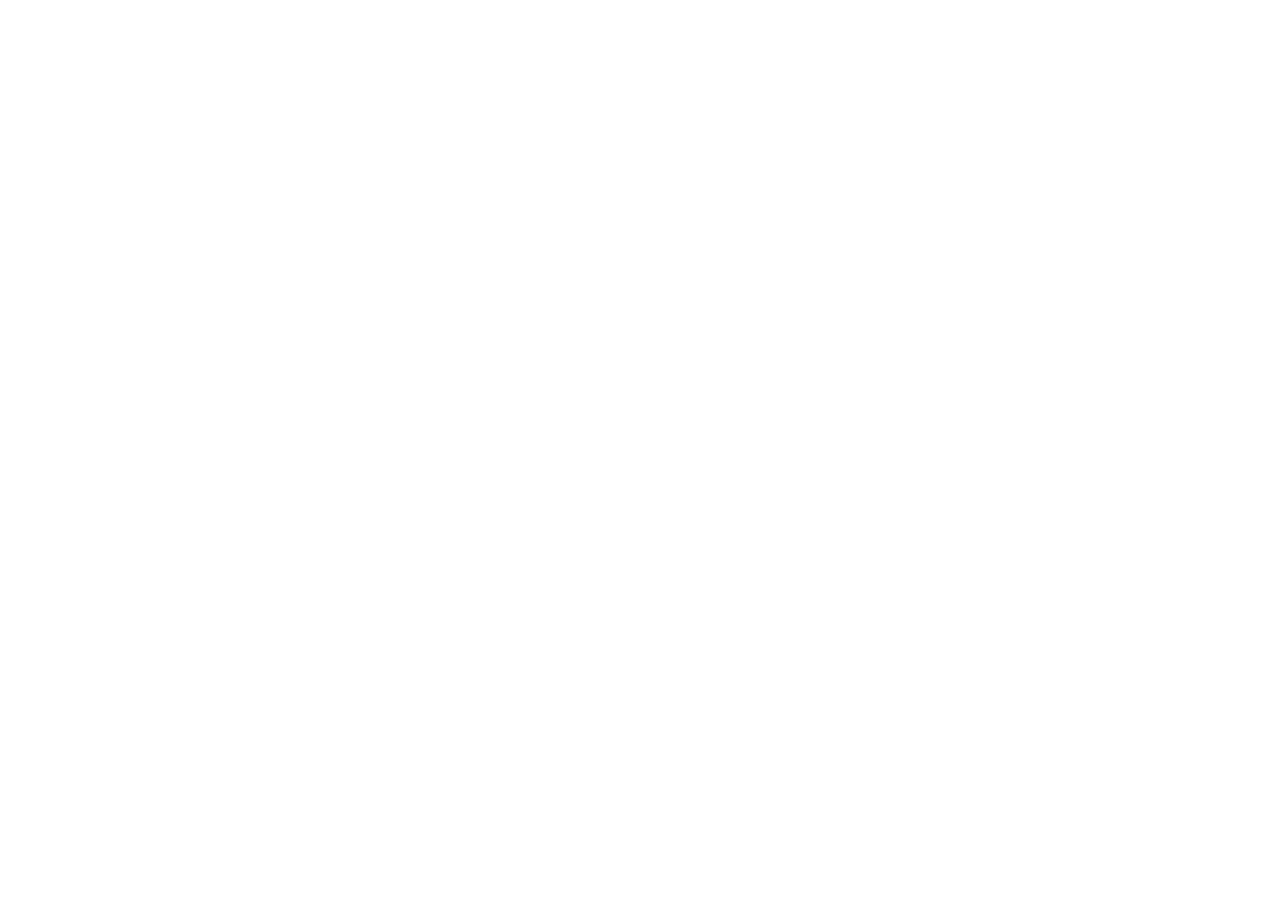
==== pagina-de-receita/index.html @ 10029733 "inicial commit" ====
<!DOCTYPE html>
<html lang="pt-br">
<head>
    <meta charset="UTF-8">
    <meta name="viewport" content="width=device-width, initial-scale=1.0">
    <title>Pagina de receita
        
    </title>
</head>
<body>
    
</body>
</html>
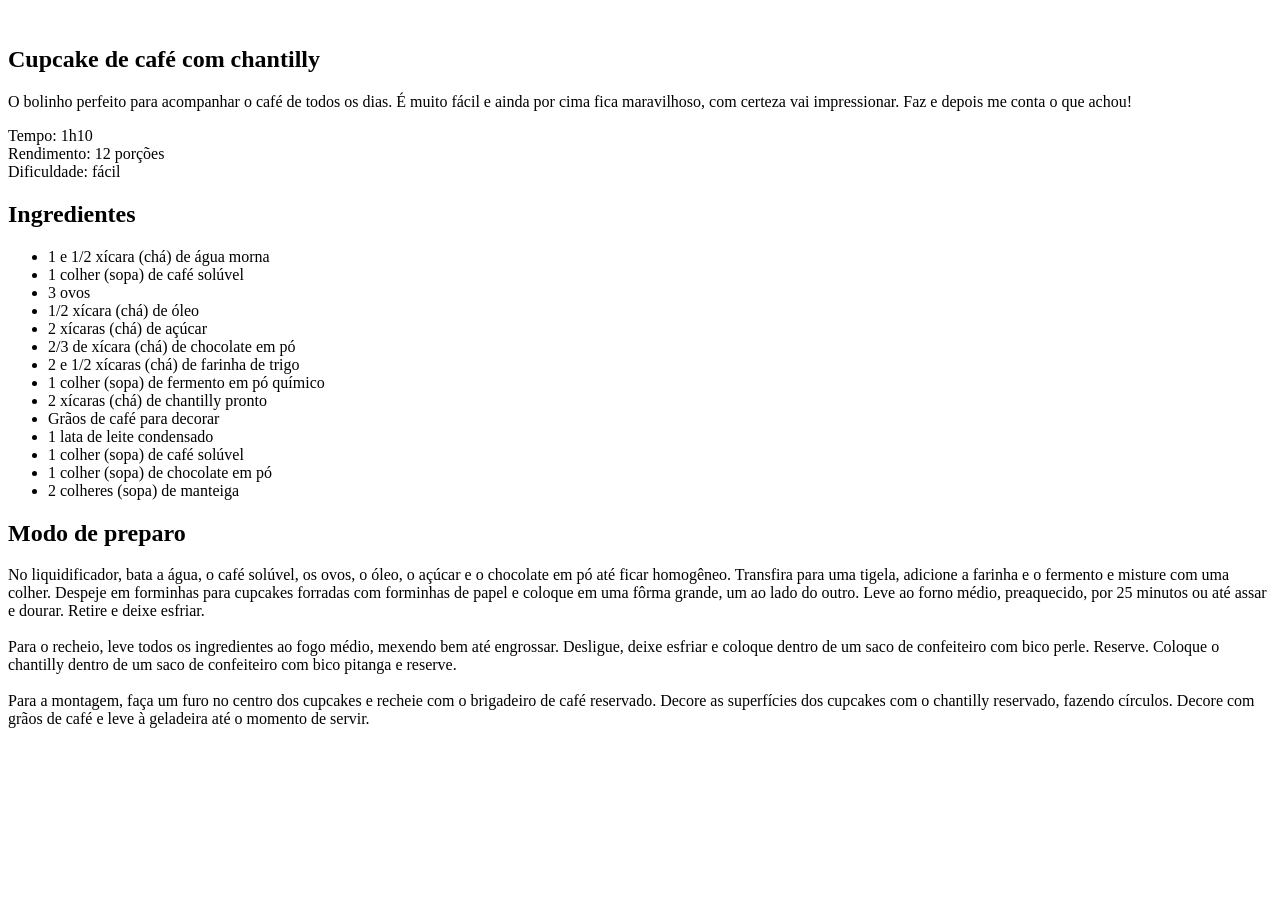
==== commit ad19d64e: "iniciando a estrutura html" ====
--- a/pagina-de-receita/index.html
+++ b/pagina-de-receita/index.html
@@ -8,6 +8,52 @@
     </title>
 </head>
 <body>
-    
+    <div id="pages">
+        <img src="" alt="">
+        <main>
+            <section id="about">
+                <h1>Cupcake de café com chantilly</h1>
+                <p>
+                    O bolinho perfeito para acompanhar o café de todos os dias. É muito fácil e ainda por cima fica maravilhoso, com certeza vai impressionar. Faz e depois me conta o que achou!
+                </p>
+                <p>
+                    Tempo: 1h10 <br>
+                    Rendimento: 12 porções <br>
+                    Dificuldade: fácil
+                </p>
+            </section>
+            <section id="ingredients">
+                <h2>Ingredientes</h2>
+                <ul>
+                   <li> 1 e 1/2 xícara (chá) de água morna </li>
+                   <li> 1 colher (sopa) de café solúvel</li>
+                    <li>3 ovos</li>
+                    <li>1/2 xícara (chá) de óleo</li>
+                   <li> 2 xícaras (chá) de açúcar</li>
+                   <li>2/3 de xícara (chá) de chocolate em pó</li>
+                   <li> 2 e 1/2 xícaras (chá) de farinha de trigo</li>
+                    <li>1 colher (sopa) de fermento em pó químico</li>
+                    <li>2 xícaras (chá) de chantilly pronto</li>
+                    <li>Grãos de café para decorar</li>
+                    <li>1 lata de leite condensado</li>
+                    <li>1 colher (sopa) de café solúvel</li>
+                    <li>1 colher (sopa) de chocolate em pó</li>
+                    <li>2 colheres (sopa) de manteiga</li>
+                </ul>
+            </section>
+            <section id="prepraration">
+                <h2>Modo de preparo</h2>
+                <p>No liquidificador, bata a água, o café solúvel, os ovos, o óleo, o açúcar e o chocolate em pó até ficar homogêneo. Transfira para uma tigela, adicione a farinha e o fermento e misture com uma colher. Despeje em forminhas para cupcakes forradas com forminhas de papel e coloque em uma fôrma grande, um ao lado do outro. Leve ao forno médio, preaquecido, por 25 minutos ou até assar e dourar. Retire e deixe esfriar. 
+                    <br><br>
+                Para o recheio, leve todos os ingredientes ao fogo médio, mexendo bem até engrossar. Desligue, deixe esfriar e coloque dentro de um saco de confeiteiro com bico perle. Reserve. Coloque o chantilly dentro de um saco de confeiteiro com bico pitanga e reserve. 
+                    <br><br>
+                    
+                Para a montagem, faça um furo no centro dos cupcakes e recheie com o brigadeiro de café reservado. Decore as superfícies dos cupcakes com o chantilly reservado, fazendo círculos. Decore com grãos de café e leve à geladeira até o momento de servir.</p>
+            </section>
+        </main>
+
+
+    </div>
+  
 </body>
 </html>
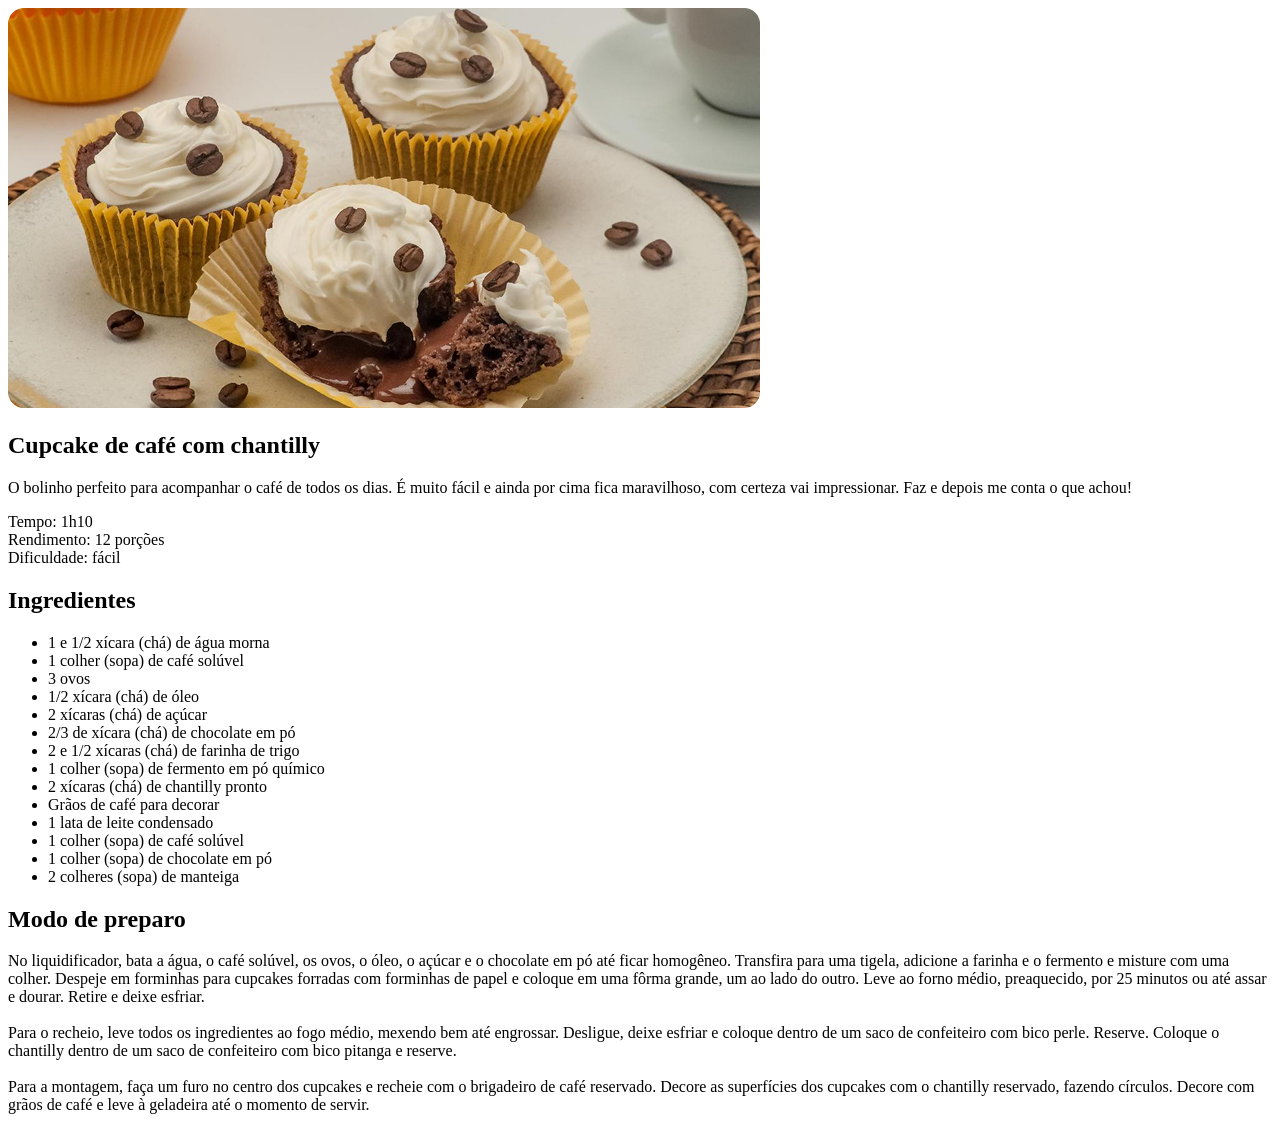
==== commit 1da6910b: "adicionando imagens e style.css" ====
--- a/pagina-de-receita/index.html
+++ b/pagina-de-receita/index.html
@@ -3,13 +3,13 @@
 <head>
     <meta charset="UTF-8">
     <meta name="viewport" content="width=device-width, initial-scale=1.0">
-    <title>Pagina de receita
-        
-    </title>
+    <title>Pagina de receita</title>
+
+    <link rel="stylesheet" href="style.css">
 </head>
 <body>
     <div id="pages">
-        <img src="" alt="">
+        <img src="assets/main-image.png" alt="Imagem de um cupcake com gras de cafe">
         <main>
             <section id="about">
                 <h1>Cupcake de café com chantilly</h1>
@@ -47,7 +47,7 @@
                     <br><br>
                 Para o recheio, leve todos os ingredientes ao fogo médio, mexendo bem até engrossar. Desligue, deixe esfriar e coloque dentro de um saco de confeiteiro com bico perle. Reserve. Coloque o chantilly dentro de um saco de confeiteiro com bico pitanga e reserve. 
                     <br><br>
-                    
+
                 Para a montagem, faça um furo no centro dos cupcakes e recheie com o brigadeiro de café reservado. Decore as superfícies dos cupcakes com o chantilly reservado, fazendo círculos. Decore com grãos de café e leve à geladeira até o momento de servir.</p>
             </section>
         </main>
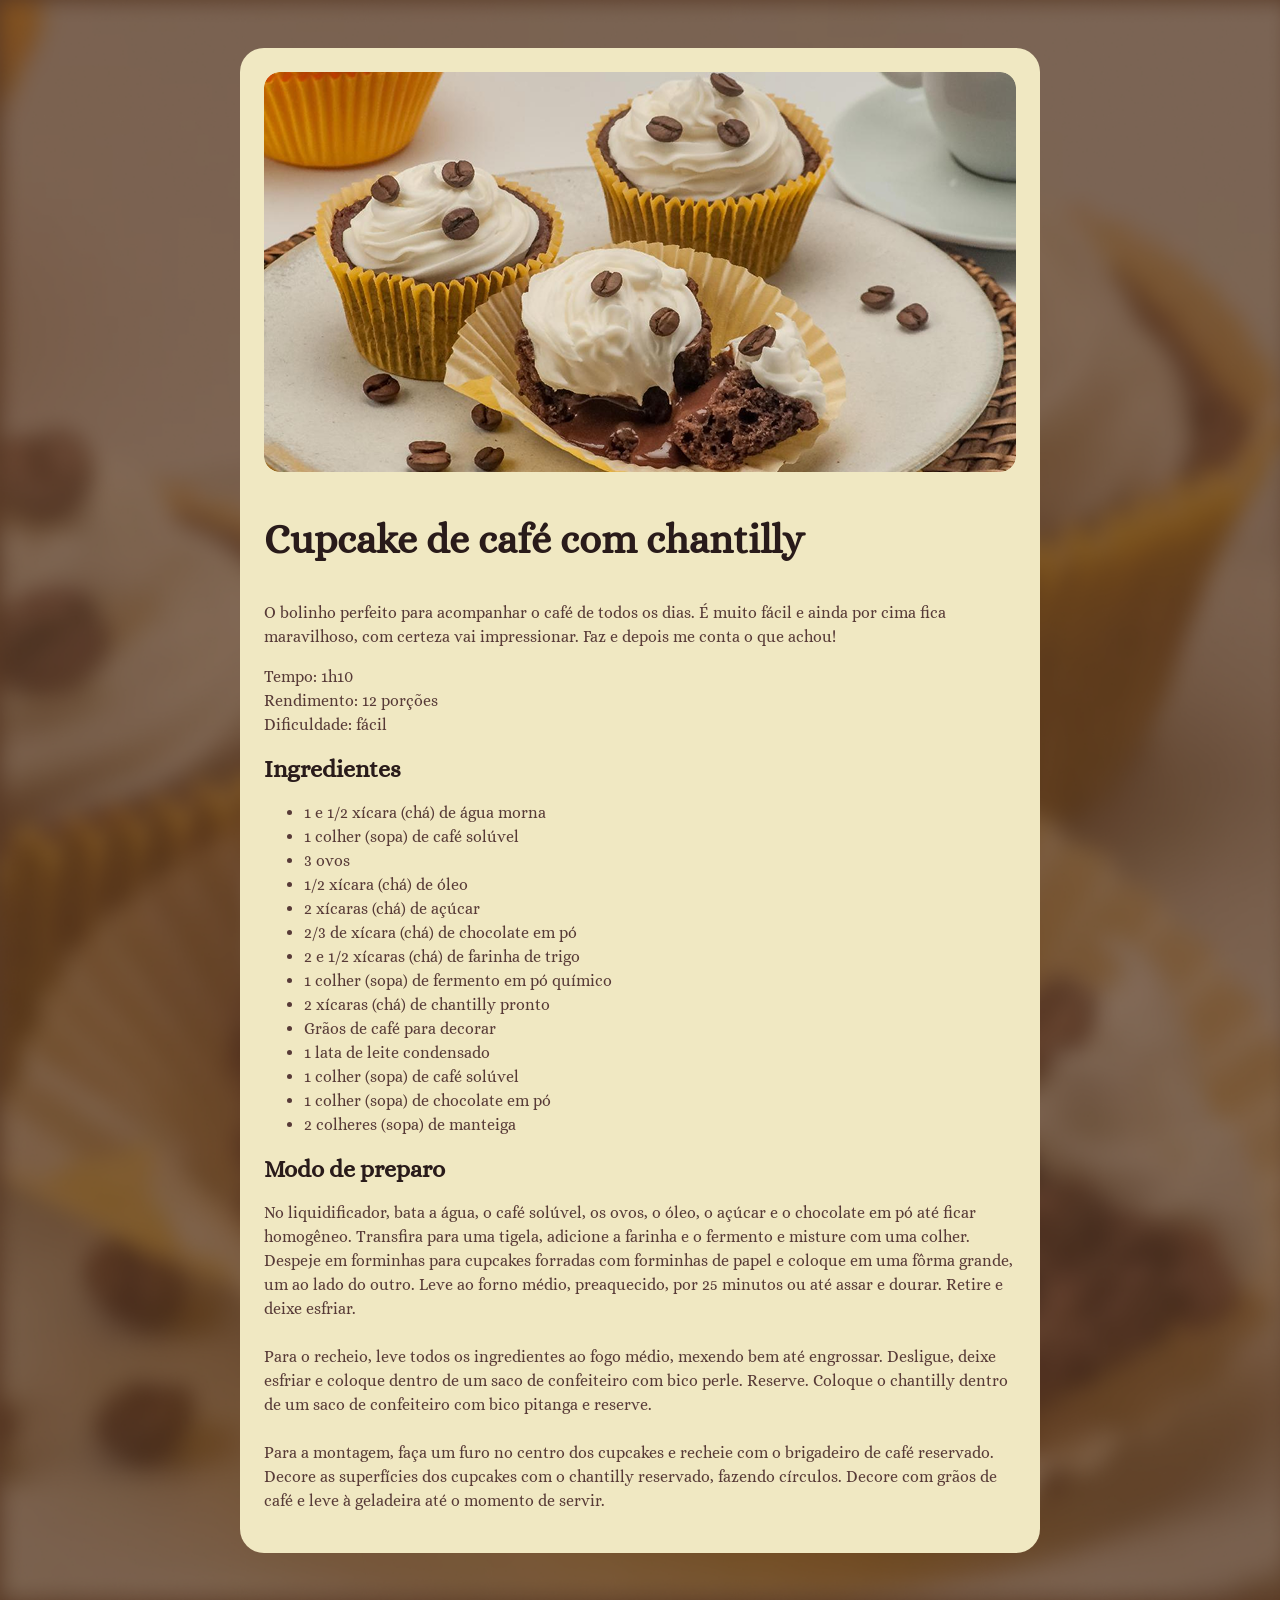
==== commit f5ba0110: "trabalhando as fontes" ====
--- a/pagina-de-receita/index.html
+++ b/pagina-de-receita/index.html
@@ -1,11 +1,16 @@
 <!DOCTYPE html>
 <html lang="pt-br">
 <head>
+    
+    <link rel="preconnect" href="https://fonts.googleapis.com">
+<link rel="preconnect" href="https://fonts.gstatic.com" crossorigin>
+
     <meta charset="UTF-8">
     <meta name="viewport" content="width=device-width, initial-scale=1.0">
     <title>Pagina de receita</title>
 
     <link rel="stylesheet" href="style.css">
+    <link href="https://fonts.googleapis.com/css2?family=Alice&display=swap" rel="stylesheet">
 </head>
 <body>
     <div id="pages">
--- a/pagina-de-receita/style.css
+++ b/pagina-de-receita/style.css
@@ -0,0 +1,31 @@
+:root {
+     font-family: "Alice", serif;
+     line-height: 150%;
+     color: #573a37;
+}
+
+body {
+    background-image: url(assets/Página\ de\ receita.png);
+    background-size: cover;
+}
+#pages {
+    box-sizing: border-box;
+    width: 800px;
+    padding: 24px;
+    background-color: #f0e8c2;
+    border-radius: 24px;
+    margin: 48px auto;
+}
+img {
+    border-radius: 16px;
+}
+h1 {
+    line-height: 140%;
+    font-size: 40px;
+}
+h2 {
+    font-size: 24px;
+}
+h1, h2 {
+    color: #291b1a;
+}
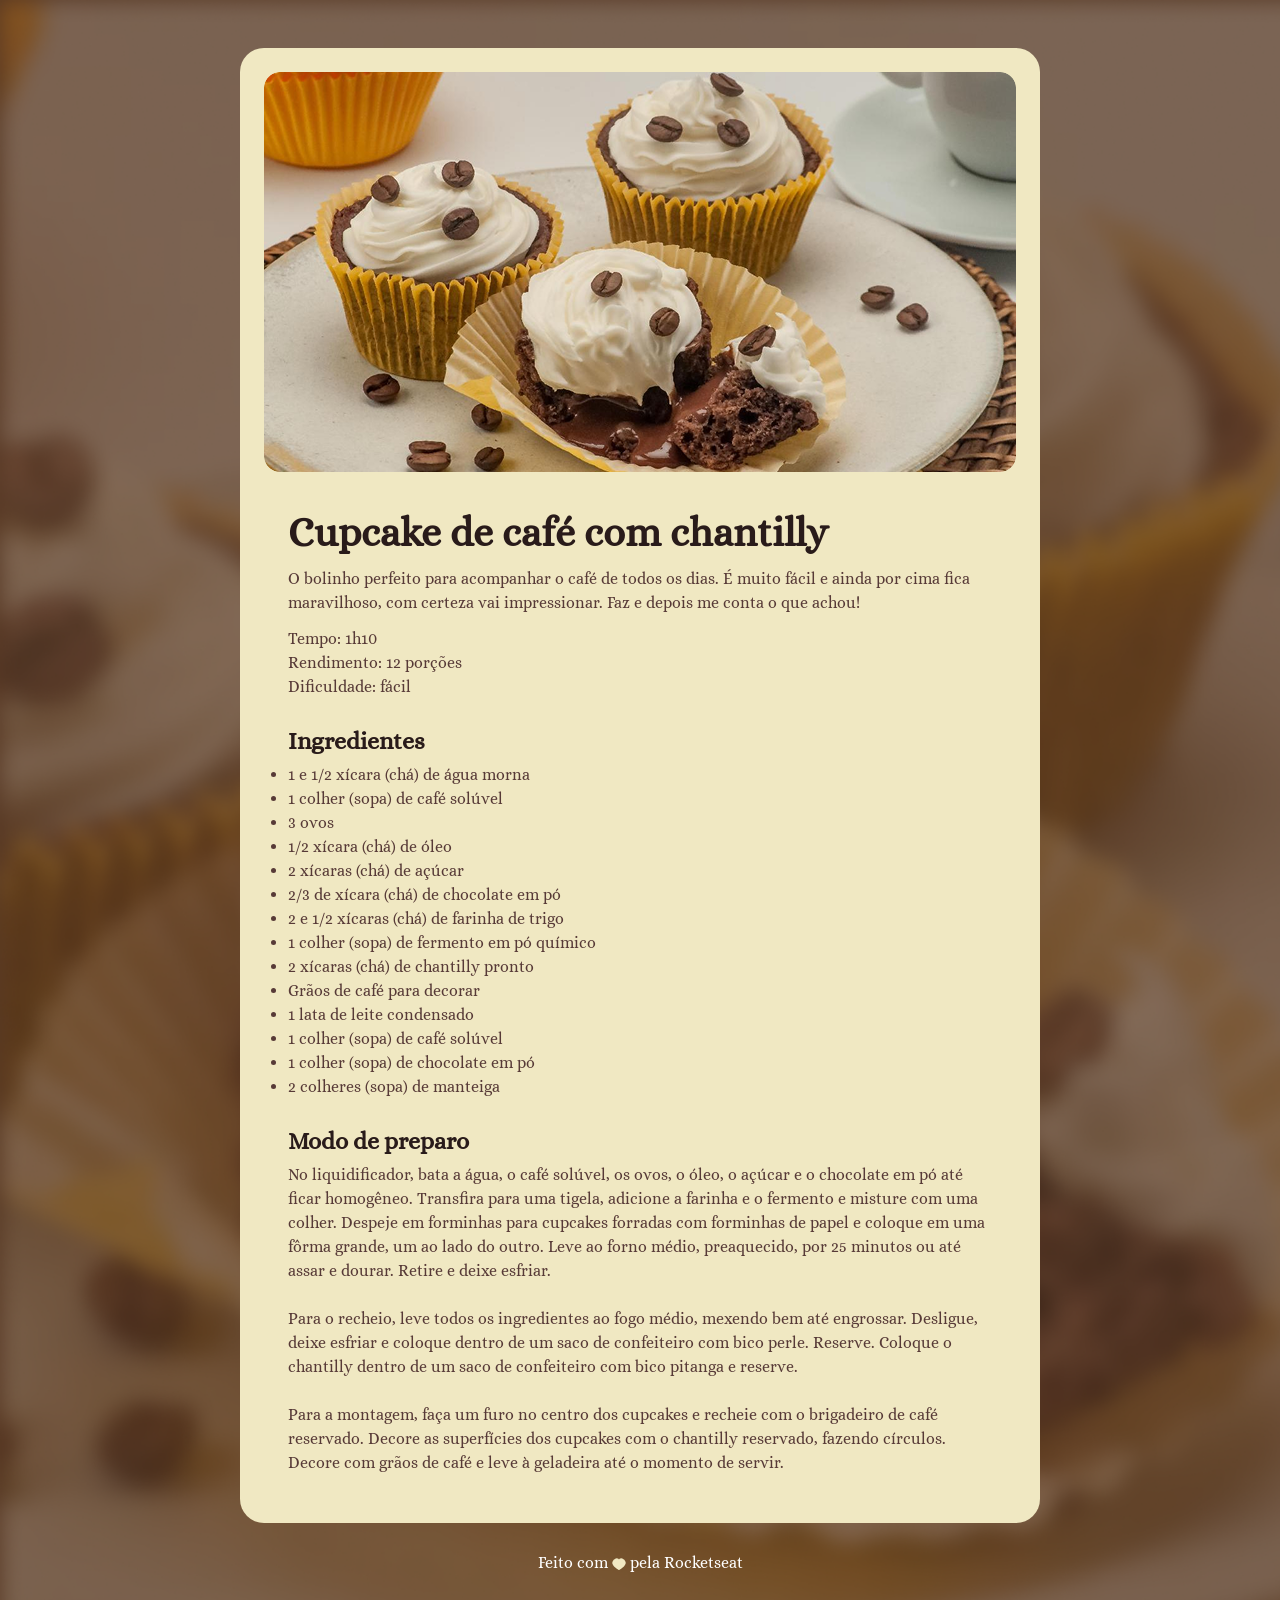
==== commit 908ecb60: "Adicionando rodape" ====
--- a/pagina-de-receita/index.html
+++ b/pagina-de-receita/index.html
@@ -1,7 +1,7 @@
 <!DOCTYPE html>
 <html lang="pt-br">
 <head>
-    
+
     <link rel="preconnect" href="https://fonts.googleapis.com">
 <link rel="preconnect" href="https://fonts.gstatic.com" crossorigin>
 
@@ -59,6 +59,8 @@
 
 
     </div>
-  
+  <footer>
+    Feito com <img src="assets/Vector.svg" alt=""> pela Rocketseat
+  </footer>
 </body>
 </html>
--- a/pagina-de-receita/style.css
+++ b/pagina-de-receita/style.css
@@ -1,3 +1,8 @@
+* {
+    margin: 0;
+    padding: 0;
+}
+
 :root {
      font-family: "Alice", serif;
      line-height: 150%;
@@ -14,18 +19,43 @@
     padding: 24px;
     background-color: #f0e8c2;
     border-radius: 24px;
-    margin: 48px auto;
+    margin: 48px auto 28px;
 }
 img {
     border-radius: 16px;
 }
+
+main {
+    padding:24px;
+}
+
+section + section {
+    margin-top: 24px;
+}
+
+
+#about p + p {
+    margin-top: 12px;
+}
+    
 h1 {
     line-height: 140%;
     font-size: 40px;
+   
 }
 h2 {
     font-size: 24px;
 }
 h1, h2 {
     color: #291b1a;
+    margin-bottom: 4px;
+    line-height: 150%;
+}
+footer {
+    color: #ffffff;
+    text-align: center;
+    padding-bottom:48px ;
+}
+footer img {
+    vertical-align:middle ;
 }
